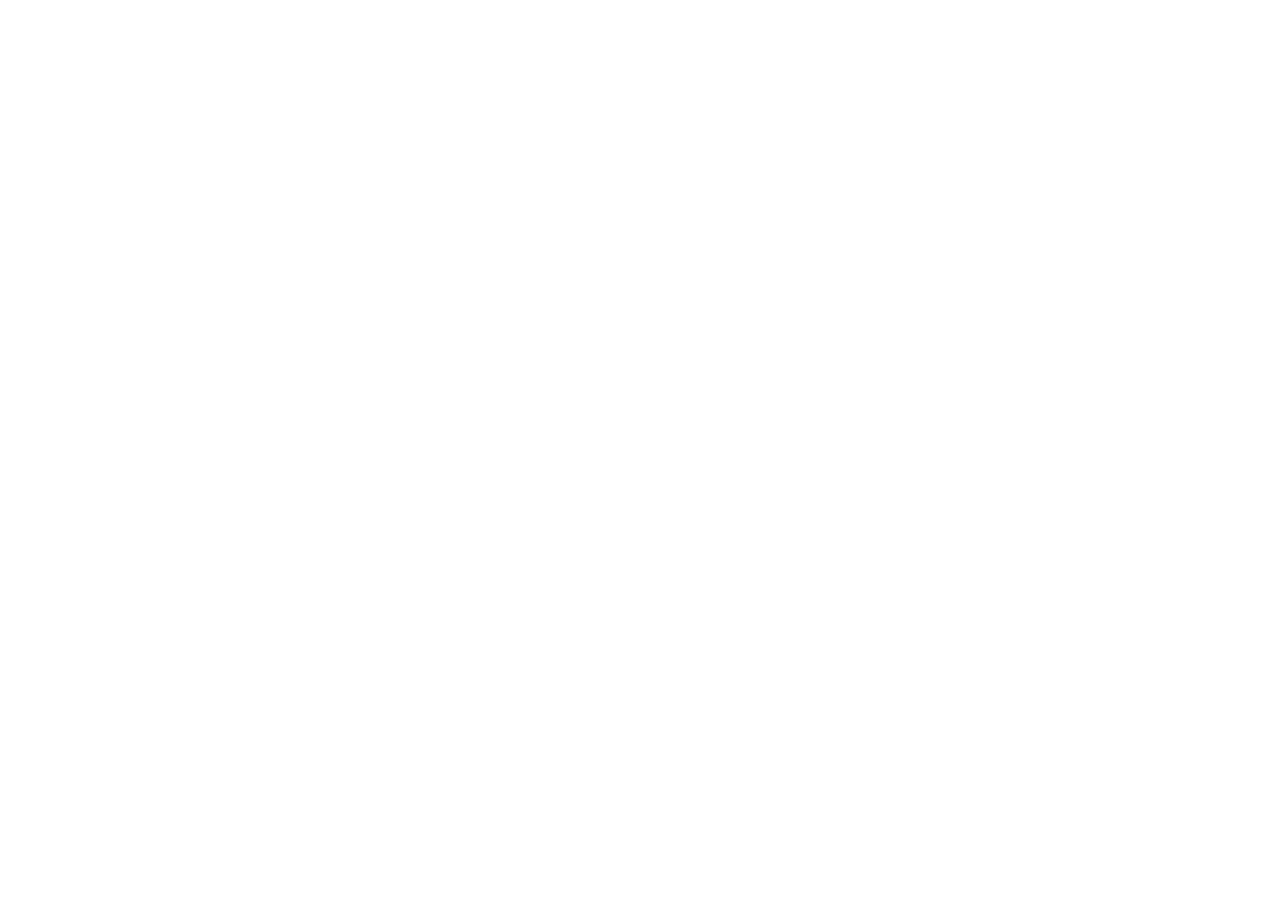
==== about.html @ adb010f5 "commit" ====
<!DOCTYPE html>
<html lang="en">
<head>
  <meta charset="UTF-8">
  <meta http-equiv="X-UA-Compatible" content="IE=edge">
  <meta name="viewport" content="width=device-width, initial-scale=1.0">
  <title>myteam</title>
  <link rel="stylesheet" href="css/normalize.min.css">
  <link rel="stylesheet" href="css/styles.css">
  <link rel="preconnect" href="https://fonts.gstatic.com">
<link href="https://fonts.googleapis.com/css2?family=Livvic:wght@600;700&display=swap" rel="stylesheet">

</head>
<body>

<div></div>

    <script src="js/main.js"></script>
</body>
</html>
---- css/styles.css ----
/* GENERAL */
html {
  box-sizing: border-box;
  height: 100%;
  scroll-behavior: smooth;
}

*,
*::before,
*::after {
  box-sizing: inherit;
}

body {
  display: flex;
  flex-direction: column;
  height: 100%;
  padding: 0;
  margin: 0;
  font-family: var(--main-font);
  background-color: #fff;
}

img {
  max-width: 100%;
  height: auto;
}

.visually-hidden {
  position: absolute;
  width: 1px;
  height: 1px;
  margin: -1px;
  border: 0;
  padding: 0;
  clip: rect(0 0 0 0);
  overflow: hidden;
}


:root {
  --color-primary-midnight-green: #014E56;
  --color-primary-light-coral: #f67e7e;
  --color-primary-white: #fff;
  --color-secondary-rapture-blue: #79c8c7;
  --color-secondary-police-blue: #2c6269;
  --color-secondary-deep-jungle-green: #004047;
  --color-secondary-sacramento: #012f34;
  --color-secondary-dark-green: #002529;
  --main-font: "Livvic", "Arial", sans-serif;
}

/* CONTAINER */
.container {
  max-width: 1160px;
  padding-left: 25px;
  padding-right: 25px;
  margin-left: auto;
  margin-right: auto;
}


.header {
  background-color:var(--color-primary-midnight-green);
  
}

.navigation {
  display: flex;
  align-items: center;
  margin-top: 73px;
  margin-bottom: 129px;
}

.nav__list {
  list-style: none;
  display: flex;
  justify-content: space-between;
  margin-left: 80px;
}




.nav-margin {
  margin-right: 40px;
}

.nav-links {
  color: #ffffff;
  font-style: normal;
  font-weight: 600;
  font-size: 18px;
  line-height: 28px;
  text-decoration: none;
}

.nav-links:hover {
  color: var(--color-primary-light-coral);
}

.contact__nav-link {
  font-style: normal;
  font-weight: 600;
  font-size: 18px;
  line-height: 28px;
  color: #ffffff;
  text-decoration: none;
  border: 2px solid #FFFFFF;
  box-sizing: border-box;
  border-radius: 24px;
  padding: 10px 33px;
  margin-left: auto;

}


.contact__nav-link:hover {
  background-color: #ffffff;
  color:var(--color-secondary-dark-green);
}

.hero {
  background-color:var(--color-primary-midnight-green);
  background-image: url(../imgs/hero-bg.svg);
  background-repeat: no-repeat;
  background-position: calc(50% + -700px) 1px;
  padding-bottom: 250px;
}


.hero__content {
  display: flex;
  position: relative;
  z-index: 20;
}

.hero__content::after{
  background-image: url(../imgs/features-bg.svg);
  background-color:var(--color-primary-midnight-green);
  background-repeat: no-repeat;
  padding-bottom: 250px;
  height: 200px;
  width: 358px;
  content: "";
  z-index: 500;
  position: absolute;
  top: 340px;
  right: 10px;
}


.hero__content-right {
  display: flex;
  flex-direction: column;
  justify-content: flex-start;

}

.hero__heading {
  color: var(--color-primary-white);
  font-style: normal;
  font-weight: bold;
  font-size: 100px;
  line-height: 100px;
  margin: 0;
  margin-right: auto;
  width: 635px;
}

.line {
  width: 50px;
  height: 4px;
  display: block;
}

.green-line {
  margin-bottom: 80px;
  background-color: var(--color-secondary-rapture-blue);
}


.hero__desc {
  font-style: normal;
  font-weight: 600;
  font-size: 18px;
  line-height: 28px;
  width: 445px;
  margin: 0;
  color: var(--color-primary-white);
}


.talent-style {
  color: var(--color-primary-light-coral);
}



/* Features */

.features {
  position: relative;
  z-index: 100;
  background:var(--color-secondary-sacramento);
  padding-bottom: 140px;
  background-image: url(../imgs/feature-bg.svg);
  display: block;
  background-repeat:no-repeat;
  background-position: calc(50% + 680px) 500px; 
}


.features_content {
  display: flex;
  align-items: flex-start;
  padding-top: 198px; 
 
}

.features_content:before  {
  position: absolute;
  top: 140px;
  content: "";
  width: 50px;
  height: 4px;
  display: block;
  background-color: var(--color-primary-light-coral);
}

.features__left-section{
  margin-right: auto;
}
.features__left-heading {
  font-style: normal;
  font-weight: bold;
  font-size: 48px;
  line-height: 48px;
  color:var(--color-primary-white);
  width: 445px;
  margin: 0;
  padding:0;
}

.features__list-container {
  list-style: none;
  margin: 0;
  padding:0;
  width: 550px;
  display: flex;
}

.index-feature--a::before {
  width:80px;
  height: 80px;
  background-image: url(../imgs/feature-ic1.svg);
  content:"";
  background-repeat: no-repeat;
  margin-right: 30px;
}

.index-feature--b::before {
  width:80px;
  height: 80px;
  background-image: url(../imgs/feature-ic2.svg);
  content:"";
  background-repeat: no-repeat;
  margin-right: 30px;
}

.index-feature--c::before {
  width:80px;
  height: 80px;
  background-image: url(../imgs/feaute-ic3.svg);
  content:"";
  background-repeat: no-repeat;
  margin-right: 30px;
}


.index-feature__item {
  width:500px;
  margin-bottom: 32px;
}


.index-feature__heading {
  font-style: normal;
  font-weight: bold;
  font-size: 18px;
  line-height: 28px;
  color: var(--color-primary-light-coral);
  margin-top: 0;
  margin-bottom: 16px;
}

.index-feature__desc {
  font-style: normal;
  font-weight: 600;
  font-size: 15px;
  line-height: 25px;
  mix-blend-mode: normal;
  opacity: 0.8;
  color: var(--color-primary-white);
  margin: 0;

}


/* Success stories */
.stories {
  background-color: var(--color-primary-midnight-green);
  background-image: url(../imgs/success-bottom.svg);
  display: block;
  background-repeat:no-repeat;
  background-position: calc(50% + 680px) 665px; 
  padding-bottom: 140px;

}


.storires__content {
  display: flex;
  flex-direction: column;
  align-items: center;
  padding-top: 140px;
  position: relative;
}

.storires__content::before {
  content: "";
  background-image: url(../imgs/success-top.svg);
  width: 147px;
  height: 100px;
  position: absolute;
  top: 0;
  left: 0;
}

.stories__heading {
  width: 932px;
  padding-bottom: 92px;
  font-style: normal;
  font-weight: bold;
  font-size: 48px;
  line-height: 48px;
  text-align: center;
  }

.stories__list {
  display: flex;
  align-items: center;
  justify-content: space-between;
  max-width: 1110px;

}


/* Why back image is not fully seen and it is cutting off */

.stories__item {
display: flex;
justify-content: center;
align-items: center;
flex-direction: column;
width: 350px;
height: 100%;
background-image: url(../imgs/string.svg);
background-repeat: no-repeat;
background-position: 50% 5%;

}



.stories__quote {
  font-style: normal;
  font-weight: 600;
  font-size: 15px;
  line-height: 25px;
  text-align: center;
  color: var(--color-primary-white);
}

.stories__author {
  color:var(--color-secondary-rapture-blue);
  font-style: normal;
  font-weight: bold;
  font-size: 18px;
  line-height: 28px;
  margin: 24px 0 2px 0;
}

.stories__title {
  font-style: italic;
  color: var(--color-primary-white);
  font-weight: 500;
  font-size: 13px;
  line-height: 18px;
  margin-top: 0;
  margin-bottom: 32px;
}

.stories-green__part {
  color: var(--color-secondary-rapture-blue);
}

.stories__heading {
  color: var(--color-primary-white);
  margin: 0;
}









/* FOOTER */

.footer-red {
  background: rgba(246, 126, 126, 1);
  background-image: url(../imgs/footer-red.svg);
  background-repeat: no-repeat;
  background-position: calc(50% + -583px) 145px;
  padding: 76px 0;
}

.footer-red__content {
  display: flex;
  justify-content: space-between;
  align-items: center;
  max-width: 917px;
  margin: 0 auto;
}

.footer-red__heading {
  font-style: normal;
  font-weight: bold;
  font-size: 48px;
  line-height: 48px;
  color: var(--color-secondary-sacramento)
}

.footer-red__link {
  text-decoration: none;
  font-style: normal;
  font-weight: 600;
  font-size: 18px;
  line-height: 28px;
  padding: 9px 33px;
  border: 2px solid #012F34;
  box-sizing: border-box;
  border-radius: 24px;
  color: var(--color-secondary-sacramento);
}



.footer-red__link:hover {
  background: #012F34;
  border: 2px solid #012F34;
  color:white;
}


.footer {
  background-color: var(--color-secondary-dark-green);
}

.menu__list-links {
  display: flex;
  padding: 48px 0;
}


.footer-menu__list {
  display: flex;
  list-style: none;
  width: 140px;
  padding:0;
}

.address {
  color:var(--color-primary-white);
  font-style: normal;
  font-weight: 600;
  font-size: 15px;
  line-height: 25px;
  opacity: 0.6;
  width: 168px;
  margin-left: 125px;
  margin-right: auto;
}

.telephone-num {
  color:var(--color-primary-white);
  font-style: normal;
  font-weight: 600;
  font-size: 15px;
  line-height: 25px;
  opacity: 0.6;
  text-decoration: none;
  opacity: 0.6;
}

.footer-menu__last {
  display: flex;
  flex-direction: column;
  width: 255px;
}


.social__list {
  display: flex;
  justify-content: space-between;
  width: 106px;
  padding: 0;
  margin-left: auto;

}

.copyright {
  color: var(--color-primary-white);
  font-style: normal;
  font-weight: 600;
  font-size: 15px;
  line-height: 25px;
  opacity: 0.6;
}
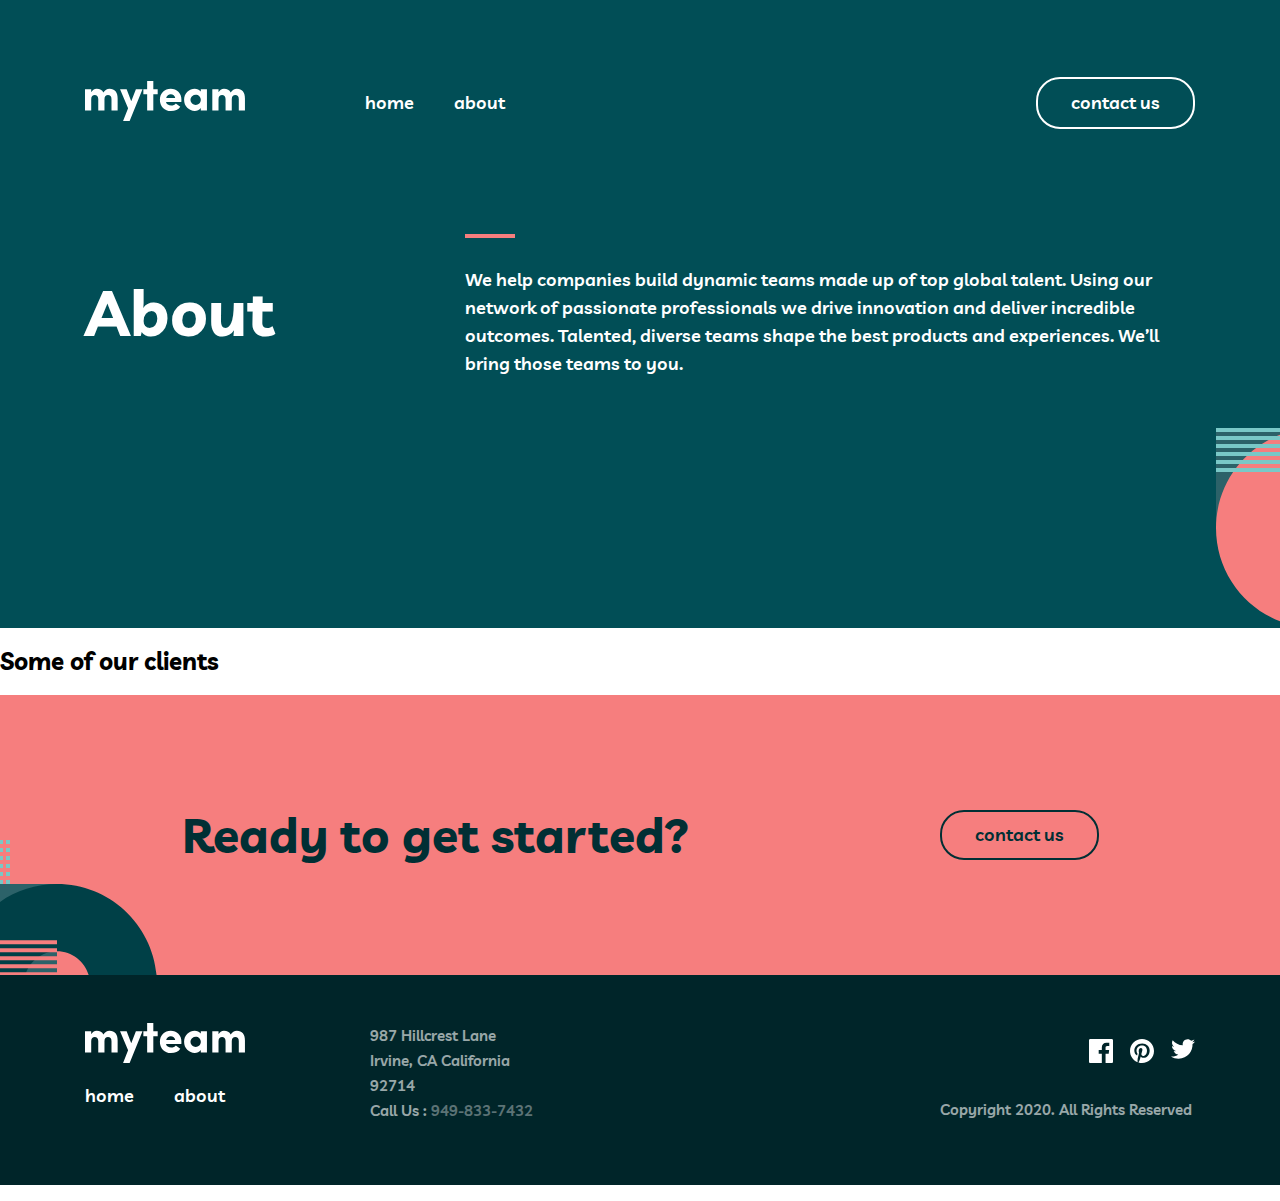
==== commit b5916f16: "Svg hovered and  added about oage" ====
--- a/about.html
+++ b/about.html
@@ -12,8 +12,151 @@
 
 </head>
 <body>
+    
+  <header class="header">
+    <div class="container">
+      <nav class="navigation">
+        <a href="#"><img src="./imgs/myteam-logo.svg" alt="myteam"></a>
 
-<div></div>
+        <ul class="nav__list">
+
+
+          <li class="nav__items nav-margin"><a class="nav-links" href="#">home</a></li>
+          <li class="nav__items"><a class="nav-links" href="#">about</a></li>
+
+        </ul>
+
+        <a class="contact__nav-link" href="#">contact us</a>
+
+ 
+      </nav>
+    </div>
+  </header>
+
+
+  <main>
+
+    <section class="hero-about">
+        <div class="container">
+    
+    <div class="hero__content-about">  
+        <h2 class="hero__heading-about">
+         About       
+        </h2>
+    
+        <div class="hero__content-right">
+        <span class=" line"></span>
+        <p class="hero__desc-about">
+            We help companies build dynamic teams made up of top global talent. Using our network of passionate professionals we drive innovation and deliver incredible outcomes. Talented, diverse teams shape the best products and experiences. We’ll bring those teams to you.
+        </p>
+      </div>
+      
+      </div>    
+        </div>
+    
+      
+      </section>
+
+      <section>
+
+        <h2>
+          Some of our clients
+        </h2>
+      </section>
+
+
+  </main>
+
+
+  <footer>
+    <section  class="footer-red">
+    <div class="container">
+  
+        <div class="footer-red__content">
+          <h2 class="footer-red__heading">Ready to get started?</h2>
+  
+          <a class="footer-red__link" href="#">contact us</a>
+  
+       </div>
+    </div>
+  
+  
+  </section>
+  
+  
+  
+  <section class="footer">
+  
+    <div class="container">
+    <div class="menu__list-links">
+  
+      <div class="footer-menu_links">
+      <a href="#"><img src="./imgs/myteam-logo.svg" alt="myteam"></a>
+  
+      <ul class="footer-menu__list">
+  
+        <li class="nav__items nav-margin"><a class="nav-links" href="./index.html">home</a></li>
+        <li class="nav__items"><a class="nav-links" href="#">about</a></li>
+  
+      </ul>
+  
+    </div>
+  
+  
+  
+    <address class="address">987  Hillcrest Lane Irvine, CA California 92714<br> Call Us : 
+      <a class="telephone-num" href="tel:949-833-7432">949-833-7432</a>
+    </address>
+      
+  
+  
+  
+  
+      <div class="footer-menu__last">
+      <ul class="social__list">
+          <a class="soc-links" href="#">
+            <svg width="24" height="24" viewBox="0 0 24 24" fill="none" xmlns="http://www.w3.org/2000/svg">
+            <path d="M22.675 0H1.325C0.593 0 0 0.593 0 1.325V22.676C0 23.407 0.593 24 1.325 24H12.82V14.706H9.692V11.084H12.82V8.413C12.82 5.313 14.713 3.625 17.479 3.625C18.804 3.625 19.942 3.724 20.274 3.768V7.008L18.356 7.009C16.852 7.009 16.561 7.724 16.561 8.772V11.085H20.148L19.681 14.707H16.561V24H22.677C23.407 24 24 23.407 24 22.675V1.325C24 0.593 23.407 0 22.675 0Z" />
+            </svg>
+            </a>
+          <a class="soc-links" href="#">
+            <svg width="24" height="24" viewBox="0 0 24 24" fill="none" xmlns="http://www.w3.org/2000/svg">
+              <path id="Path" d="M12 0C5.373 0 0 5.372 0 12C0 17.084 3.163 21.426 7.627 23.174C7.522 22.225 7.427 20.769 7.669 19.733C7.887 18.796 9.076 13.768 9.076 13.768C9.076 13.768 8.717 13.049 8.717 11.986C8.717 10.318 9.684 9.072 10.888 9.072C11.911 9.072 12.406 9.841 12.406 10.762C12.406 11.791 11.751 13.33 11.412 14.757C11.129 15.951 12.011 16.926 13.189 16.926C15.322 16.926 16.961 14.677 16.961 11.431C16.961 8.558 14.897 6.549 11.949 6.549C8.535 6.549 6.531 9.11 6.531 11.756C6.531 12.787 6.928 13.894 7.424 14.494C7.522 14.613 7.536 14.718 7.507 14.839L7.174 16.199C7.121 16.419 7 16.466 6.772 16.36C5.273 15.662 4.336 13.471 4.336 11.711C4.336 7.926 7.086 4.449 12.265 4.449C16.428 4.449 19.663 7.416 19.663 11.38C19.663 15.516 17.056 18.844 13.436 18.844C12.22 18.844 11.077 18.213 10.686 17.466L9.938 20.319C9.667 21.362 8.936 22.669 8.446 23.465C9.57 23.812 10.763 24 12 24C18.627 24 24 18.627 24 12C24 5.372 18.627 0 12 0Z"/>
+              </svg>
+              
+          </a>
+          <a class="soc-links" href="#">
+            <svg width="24" height="20" viewBox="0 0 24 20" fill="none" xmlns="http://www.w3.org/2000/svg">
+              <path id="Path" d="M24 2.55699C23.117 2.94899 22.168 3.21299 21.172 3.33199C22.189 2.72299 22.97 1.75799 23.337 0.607986C22.386 1.17199 21.332 1.58199 20.21 1.80299C19.313 0.845986 18.032 0.247986 16.616 0.247986C13.437 0.247986 11.101 3.21399 11.819 6.29299C7.728 6.08799 4.1 4.12799 1.671 1.14899C0.381 3.36199 1.002 6.25699 3.194 7.72299C2.388 7.69699 1.628 7.47599 0.965 7.10699C0.911 9.38799 2.546 11.522 4.914 11.997C4.221 12.185 3.462 12.229 2.69 12.081C3.316 14.037 5.134 15.46 7.29 15.5C5.22 17.123 2.612 17.848 0 17.54C2.179 18.937 4.768 19.752 7.548 19.752C16.69 19.752 21.855 12.031 21.543 5.10599C22.505 4.41099 23.34 3.54399 24 2.55699Z" />
+              </svg>
+              
+          </a>
+      </ul>
+  
+      <p class="copyright">Copyright 2020. All Rights Reserved</p>
+    </div>
+  
+  
+    </div>
+  
+  
+   
+  
+  </div>
+  </section>
+  
+  </footer>
+
+
+<section>
+<div class="container">
+    <div class="grid__content">
+        <ul class="grid-list">
+
+        </ul>
+    </div>
+</div>
+</section>
 
     <script src="js/main.js"></script>
 </body>
--- a/css/styles.css
+++ b/css/styles.css
@@ -27,6 +27,17 @@
   max-width: 100%;
   height: auto;
 }
+
+.soc-links svg {
+  max-width: 100%;
+  height: auto;
+  fill: white;
+}
+
+.soc-links svg:hover {
+    fill: var(--color-primary-light-coral);
+}
+
 
 .visually-hidden {
   position: absolute;
@@ -39,6 +50,9 @@
   overflow: hidden;
 }
 
+blockquote {
+  margin: 0;
+}
 
 :root {
   --color-primary-midnight-green: #014E56;
@@ -354,8 +368,9 @@
   align-items: center;
   justify-content: space-between;
   max-width: 1110px;
-
-}
+}
+
+
 
 
 /* Why back image is not fully seen and it is cutting off */
@@ -531,4 +546,74 @@
   font-size: 15px;
   line-height: 25px;
   opacity: 0.6;
-}+}
+
+
+
+
+
+
+
+/* ABOUT PAGE */
+
+.hero-about {
+  background-color:var(--color-primary-midnight-green);
+  background-repeat: no-repeat;
+  padding-bottom: 250px;
+  background-image: url(../imgs/hero-about.svg);
+  background-position: calc(50% + 676px) 166px;
+}
+
+.hero__content-about {
+  display: flex;
+  position: relative;
+  z-index: 20;
+}
+
+
+
+.hero__heading-about {
+  color: var(--color-primary-white);
+  font-style: normal;
+  font-weight: bold;
+  font-size: 64px;
+  line-height: 100px;
+  margin: 0;
+  margin-right: auto;
+  width: 350px;
+}
+
+
+
+.line {
+  width: 50px;
+  height: 4px;
+  display: block;
+}
+
+.green-line {
+  margin-bottom: 80px;
+  background-color: var(--color-secondary-rapture-blue);
+}
+
+.hero__desc-about {
+  font-style: normal;
+  font-weight: 600;
+  font-size: 18px;
+  line-height: 28px;
+  width: 730px;
+  margin: 0;
+  color: var(--color-primary-white);
+}
+
+
+.hero__desc-about::after  {
+  position: absolute;
+  bottom: 140px;
+  content: "";
+  width: 50px;
+  height: 4px;
+  display: block;
+  background-color: var(--color-primary-light-coral);
+}
+
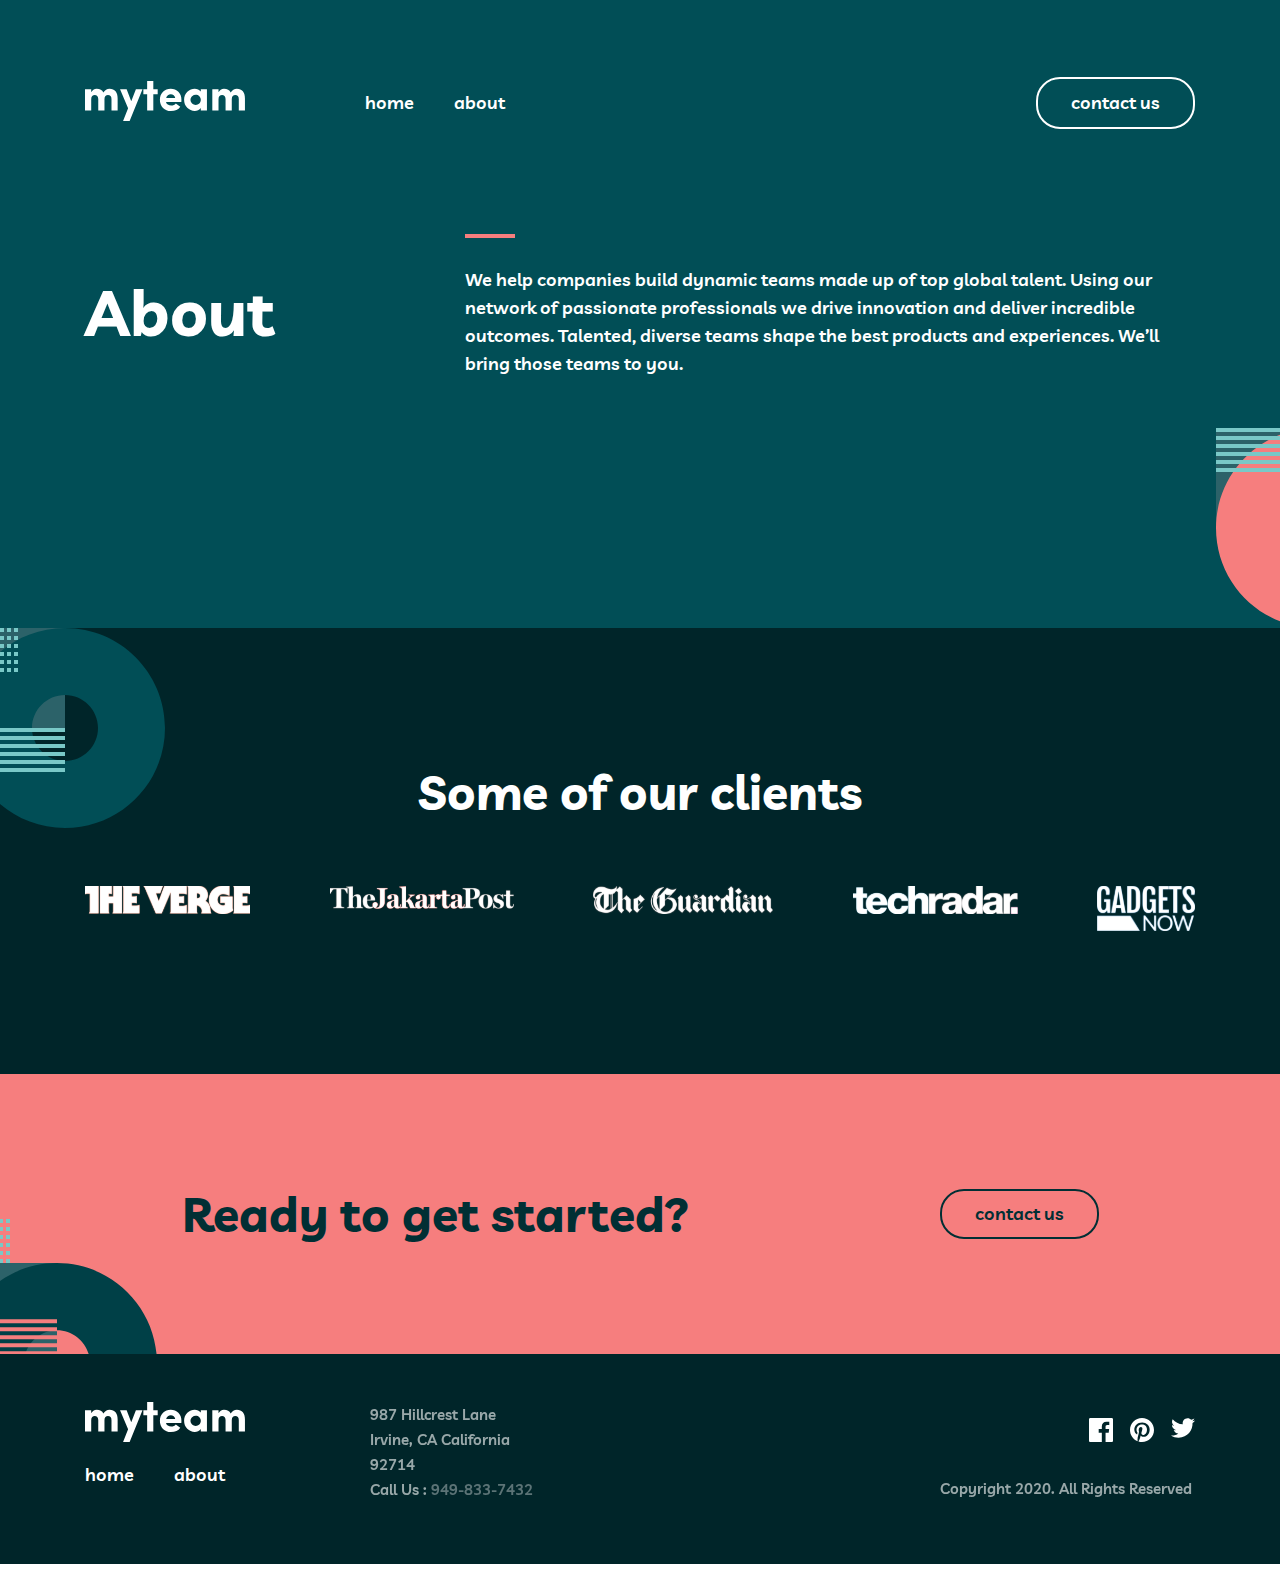
==== commit 106d486b: "commit" ====
--- a/about.html
+++ b/about.html
@@ -21,7 +21,7 @@
         <ul class="nav__list">
 
 
-          <li class="nav__items nav-margin"><a class="nav-links" href="#">home</a></li>
+          <li class="nav__items nav-margin"><a class="nav-links" href="./index.html">home</a></li>
           <li class="nav__items"><a class="nav-links" href="#">about</a></li>
 
         </ul>
@@ -57,14 +57,23 @@
       
       </section>
 
-      <section>
+      <section class="clients">
+          <div class="container">
+            <h2 class="clients__heading">
+              Some of our clients
+            </h2 >
+            <ul class="clients__list">
+              <li><img class="clients_img" src="./imgs/verge.svg" alt=""></li>
+              <li><img class="clients_img"  src="./imgs/jakarta.svg" alt=""></li>
+              <li><img class="clients_img"  src="./imgs/guardian.svg" alt=""></li>
+              <li><img class="clients_img"  src="./imgs/techradar.svg" alt=""></li>
+              <li><img class="clients_img"  src="./imgs/gadgets-now.svg" alt=""></li>
+            </ul>
 
-        <h2>
-          Some of our clients
-        </h2>
+          </div>
       </section>
 
-
+    
   </main>
 
 
--- a/css/styles.css
+++ b/css/styles.css
@@ -617,3 +617,32 @@
   background-color: var(--color-primary-light-coral);
 }
 
+
+
+.clients {
+  background-color: var(--color-secondary-dark-green);
+  text-align: center;
+  background-image: url(../imgs/clients-bg.svg);
+  background-repeat: no-repeat;
+  background-position: calc(50% - 575px) 0;
+}
+
+
+.clients__heading {
+  margin: 0;
+  font-style: normal;
+  font-weight: bold;
+  font-size: 48px;
+  line-height: 48px;
+  color: var(--color-primary-white);
+  padding: 140px 0 70px 0;
+}
+
+.clients__list {
+  padding: 0;
+  margin: 0;
+  list-style-type: none;
+  display: flex;
+  justify-content: space-between;
+  padding-bottom: 140px;
+}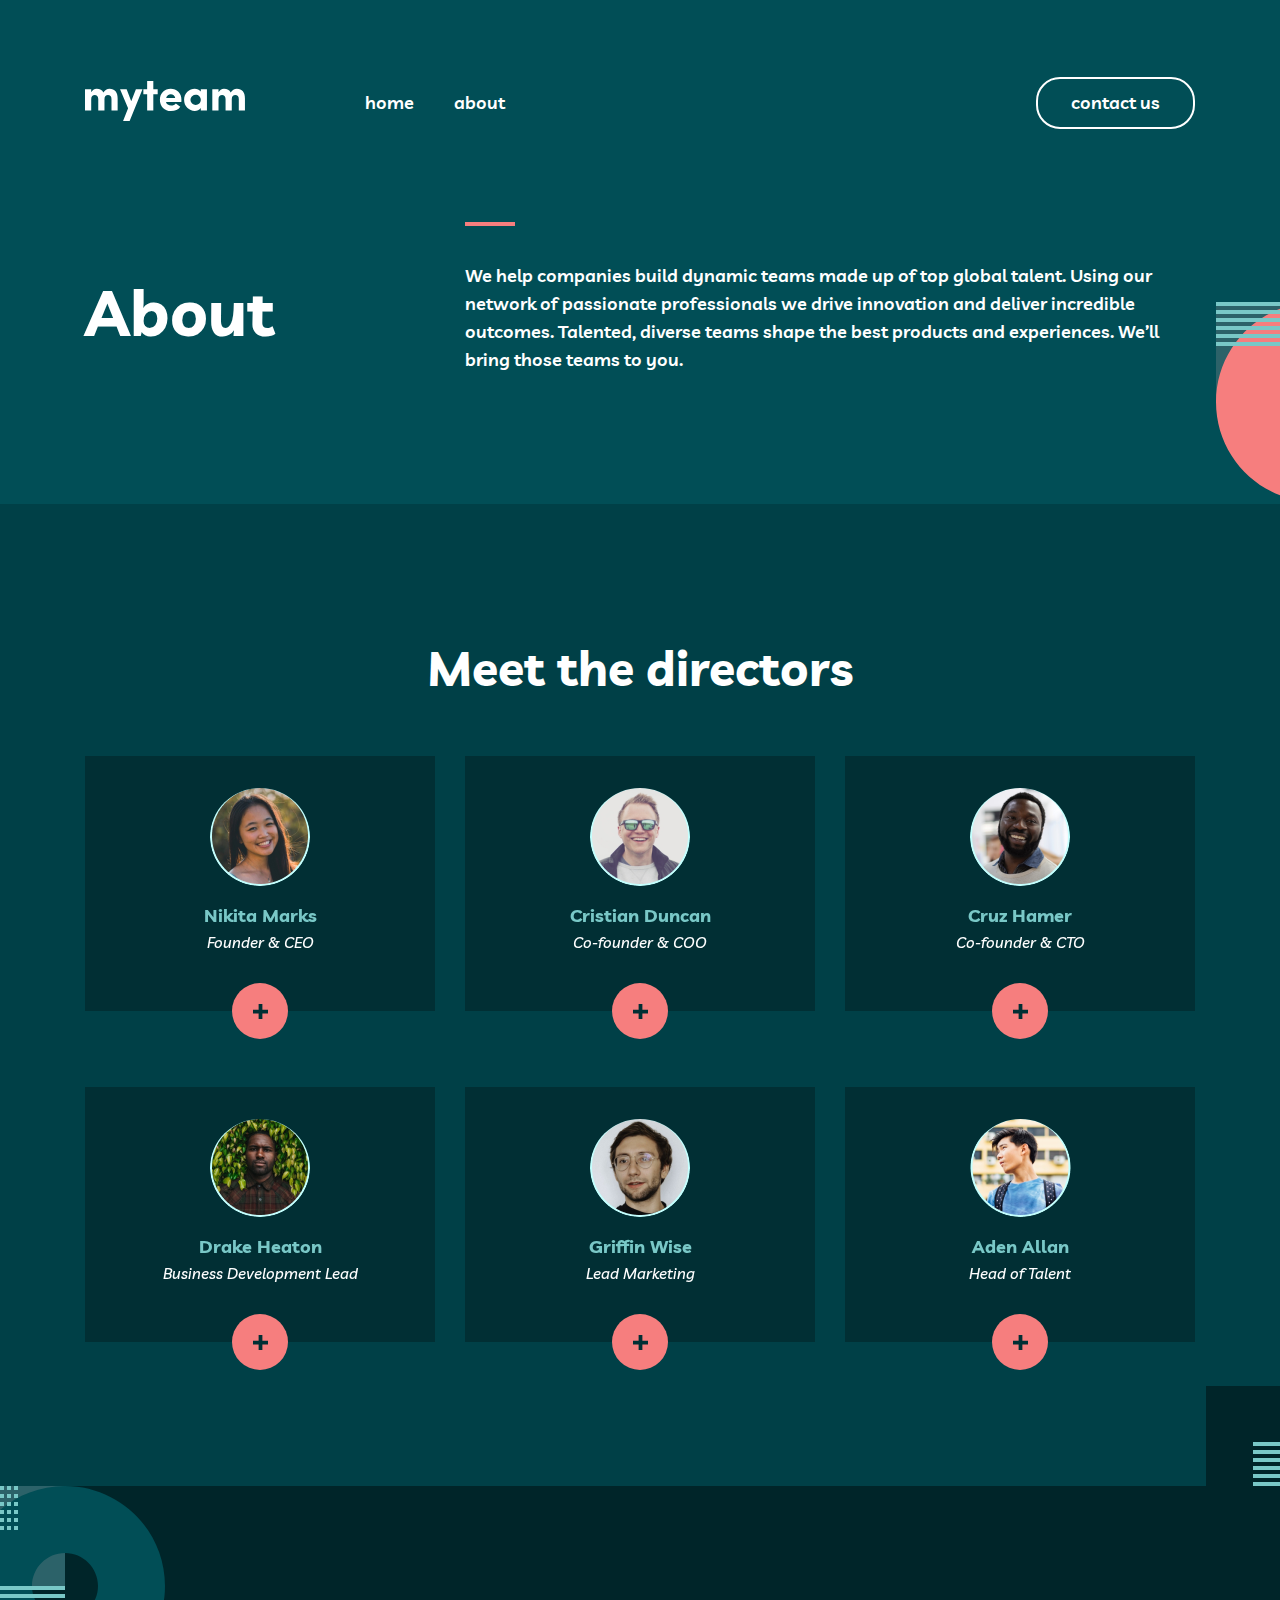
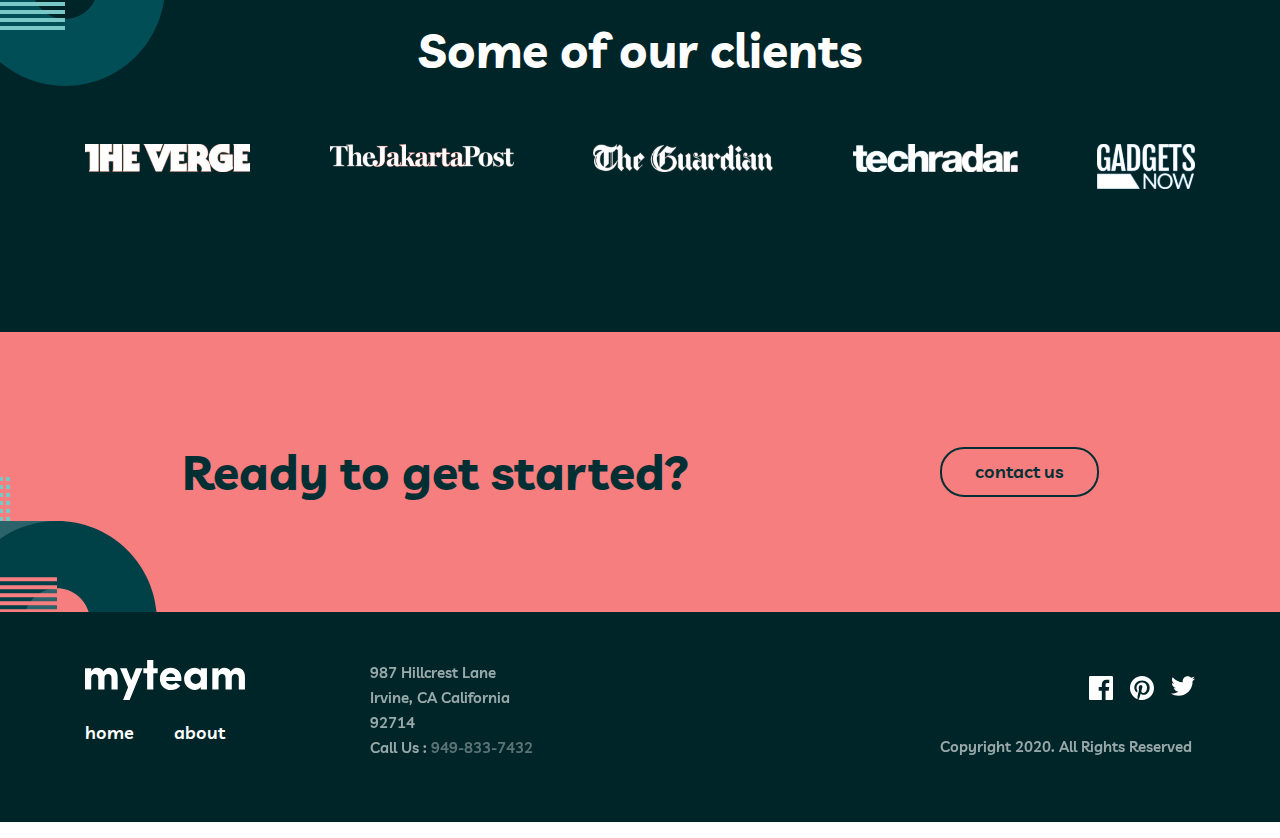
==== commit 5bd296f4: "commit" ====
--- a/about.html
+++ b/about.html
@@ -26,7 +26,7 @@
 
         </ul>
 
-        <a class="contact__nav-link" href="#">contact us</a>
+        <a class="contact__nav-link" href="./contacts.html">contact us</a>
 
  
       </nav>
@@ -45,7 +45,7 @@
         </h2>
     
         <div class="hero__content-right">
-        <span class=" line"></span>
+    
         <p class="hero__desc-about">
             We help companies build dynamic teams made up of top global talent. Using our network of passionate professionals we drive innovation and deliver incredible outcomes. Talented, diverse teams shape the best products and experiences. We’ll bring those teams to you.
         </p>
@@ -57,17 +57,284 @@
       
       </section>
 
+
+<!-- Directors -->
+
+      <section class="directors">
+        <div class="container">
+
+        <h3 class="directors__heading">
+          Meet the directors
+        </h3>
+    
+        <ul class="directors__list">
+          <li class="directors__item">
+            <div class="directors__cards">
+
+              <div class="directors__front-card">
+
+                <img class="directors__img" src="./imgs/Oval.png" alt="directors photo">
+                <h3 class="directors__name">
+                  Nikita Marks
+                </h3>
+                <p class="directors__title">
+                  Founder & CEO
+                </p>
+         
+              </div>
+
+              <div class="directors__back-card">
+                <h3 class="directors__back-card-name">
+                  Nikita Marks
+                </h3>            
+                <blockquote class="card__back-blockquote">
+                  Empowered teams create truly amazing products. Set the north star and let them follow it
+                </blockquote>
+
+                <a class="card__back-links" href="#">
+                  <svg width="24" height="20" viewBox="0 0 24 20" fill="none" xmlns="http://www.w3.org/2000/svg">
+                    <path id="Path" d="M24 2.55699C23.117 2.94899 22.168 3.21299 21.172 3.33199C22.189 2.72299 22.97 1.75799 23.337 0.607986C22.386 1.17199 21.332 1.58199 20.21 1.80299C19.313 0.845986 18.032 0.247986 16.616 0.247986C13.437 0.247986 11.101 3.21399 11.819 6.29299C7.728 6.08799 4.1 4.12799 1.671 1.14899C0.381 3.36199 1.002 6.25699 3.194 7.72299C2.388 7.69699 1.628 7.47599 0.965 7.10699C0.911 9.38799 2.546 11.522 4.914 11.997C4.221 12.185 3.462 12.229 2.69 12.081C3.316 14.037 5.134 15.46 7.29 15.5C5.22 17.123 2.612 17.848 0 17.54C2.179 18.937 4.768 19.752 7.548 19.752C16.69 19.752 21.855 12.031 21.543 5.10599C22.505 4.41099 23.34 3.54399 24 2.55699Z" fill="currentColor" />
+                    </svg>      
+                </a>
+                <a class="card__back-links" href="#">
+                  <svg width="20" height="20" fill="none" xmlns="http://www.w3.org/2000/svg"><path fill-rule="evenodd" clip-rule="evenodd" d="M2 0h16c1.1 0 2 .9 2 2v16c0 1.1-.9 2-2 2H2c-1.1 0-2-.9-2-2V2C0 .9.9 0 2 0zm4 17V8H3v9h3zM4.5 6.3c-1 0-1.8-.8-1.8-1.8s.8-1.8 1.8-1.8 1.8.8 1.8 1.8-.8 1.8-1.8 1.8zM14 17h3v-5.7c0-1.9-1.6-3.5-3.5-3.5-.9 0-2 .6-2.5 1.4V8H8v9h3v-5.3c0-.8.7-1.5 1.5-1.5s1.5.7 1.5 1.5V17z" fill="currentColor"></path></svg>
+                    
+                </a>
+              </div>
+         
+            
+            <button class="directors__button">
+            </button>
+            </div>
+          </li>
+
+
+          <li class="directors__item">
+            <div class="directors__cards">
+
+              <div class="directors__front-card">
+
+                <img class="directors__img" src="./imgs/Oval (1).png" alt="directors photo">
+                <h3 class="directors__name">
+                  Cristian Duncan
+                </h3>
+                <p class="directors__title">
+                  Co-founder & COO
+                </p>
+         
+              </div>
+
+              <div class="directors__back-card">
+                <h3 class="directors__back-card-name">
+                  Nikita Marks
+                </h3>            
+                <blockquote class="card__back-blockquote">
+                  Empowered teams create truly amazing products. Set the north star and let them follow it
+                </blockquote>
+
+                <a class="card__back-links" href="#">
+                  <svg width="24" height="20" viewBox="0 0 24 20" fill="none" xmlns="http://www.w3.org/2000/svg">
+                    <path id="Path" d="M24 2.55699C23.117 2.94899 22.168 3.21299 21.172 3.33199C22.189 2.72299 22.97 1.75799 23.337 0.607986C22.386 1.17199 21.332 1.58199 20.21 1.80299C19.313 0.845986 18.032 0.247986 16.616 0.247986C13.437 0.247986 11.101 3.21399 11.819 6.29299C7.728 6.08799 4.1 4.12799 1.671 1.14899C0.381 3.36199 1.002 6.25699 3.194 7.72299C2.388 7.69699 1.628 7.47599 0.965 7.10699C0.911 9.38799 2.546 11.522 4.914 11.997C4.221 12.185 3.462 12.229 2.69 12.081C3.316 14.037 5.134 15.46 7.29 15.5C5.22 17.123 2.612 17.848 0 17.54C2.179 18.937 4.768 19.752 7.548 19.752C16.69 19.752 21.855 12.031 21.543 5.10599C22.505 4.41099 23.34 3.54399 24 2.55699Z" fill="currentColor" />
+                    </svg>      
+                </a>
+                <a class="card__back-links" href="#">
+                  <svg width="20" height="20" fill="none" xmlns="http://www.w3.org/2000/svg"><path fill-rule="evenodd" clip-rule="evenodd" d="M2 0h16c1.1 0 2 .9 2 2v16c0 1.1-.9 2-2 2H2c-1.1 0-2-.9-2-2V2C0 .9.9 0 2 0zm4 17V8H3v9h3zM4.5 6.3c-1 0-1.8-.8-1.8-1.8s.8-1.8 1.8-1.8 1.8.8 1.8 1.8-.8 1.8-1.8 1.8zM14 17h3v-5.7c0-1.9-1.6-3.5-3.5-3.5-.9 0-2 .6-2.5 1.4V8H8v9h3v-5.3c0-.8.7-1.5 1.5-1.5s1.5.7 1.5 1.5V17z" fill="currentColor"></path></svg>
+                    
+                </a>
+              </div>
+         
+            
+            <button class="directors__button">
+            </button>
+            </div>
+          </li>
+
+
+          <li class="directors__item">
+            <div class="directors__cards">
+
+              <div class="directors__front-card">
+
+                <img class="directors__img" src="./imgs/Oval (2).png" alt="directors photo">
+                <h3 class="directors__name">
+                  Cruz Hamer
+                </h3>
+                <p class="directors__title">
+                  Co-founder & CTO
+                </p>
+         
+              </div>
+
+              <div class="directors__back-card">
+                <h3 class="directors__back-card-name">
+                  Nikita Marks
+                </h3>            
+                <blockquote class="card__back-blockquote">
+                  Empowered teams create truly amazing products. Set the north star and let them follow it
+                </blockquote>
+
+                <a class="card__back-links" href="#">
+                  <svg width="24" height="20" viewBox="0 0 24 20" fill="none" xmlns="http://www.w3.org/2000/svg">
+                    <path id="Path" d="M24 2.55699C23.117 2.94899 22.168 3.21299 21.172 3.33199C22.189 2.72299 22.97 1.75799 23.337 0.607986C22.386 1.17199 21.332 1.58199 20.21 1.80299C19.313 0.845986 18.032 0.247986 16.616 0.247986C13.437 0.247986 11.101 3.21399 11.819 6.29299C7.728 6.08799 4.1 4.12799 1.671 1.14899C0.381 3.36199 1.002 6.25699 3.194 7.72299C2.388 7.69699 1.628 7.47599 0.965 7.10699C0.911 9.38799 2.546 11.522 4.914 11.997C4.221 12.185 3.462 12.229 2.69 12.081C3.316 14.037 5.134 15.46 7.29 15.5C5.22 17.123 2.612 17.848 0 17.54C2.179 18.937 4.768 19.752 7.548 19.752C16.69 19.752 21.855 12.031 21.543 5.10599C22.505 4.41099 23.34 3.54399 24 2.55699Z" fill="currentColor" />
+                    </svg>      
+                </a>
+                <a class="card__back-links" href="#">
+                  <svg width="20" height="20" fill="none" xmlns="http://www.w3.org/2000/svg"><path fill-rule="evenodd" clip-rule="evenodd" d="M2 0h16c1.1 0 2 .9 2 2v16c0 1.1-.9 2-2 2H2c-1.1 0-2-.9-2-2V2C0 .9.9 0 2 0zm4 17V8H3v9h3zM4.5 6.3c-1 0-1.8-.8-1.8-1.8s.8-1.8 1.8-1.8 1.8.8 1.8 1.8-.8 1.8-1.8 1.8zM14 17h3v-5.7c0-1.9-1.6-3.5-3.5-3.5-.9 0-2 .6-2.5 1.4V8H8v9h3v-5.3c0-.8.7-1.5 1.5-1.5s1.5.7 1.5 1.5V17z" fill="currentColor"></path></svg>
+                    
+                </a>
+              </div>
+         
+            
+            <button class="directors__button">
+            </button>
+            </div>
+          </li>
+
+
+
+          <li class="directors__item">
+            <div class="directors__cards">
+
+              <div class="directors__front-card">
+
+                <img class="directors__img" src="./imgs/Oval (3).png" alt="directors photo">
+                <h3 class="directors__name">
+                  Drake Heaton
+                </h3>
+                <p class="directors__title">
+                  Business Development Lead
+                </p>
+         
+              </div>
+
+              <div class="directors__back-card">
+                <h3 class="directors__back-card-name">
+                  Nikita Marks
+                </h3>            
+                <blockquote class="card__back-blockquote">
+                  Empowered teams create truly amazing products. Set the north star and let them follow it
+                </blockquote>
+
+                <a class="card__back-links" href="#">
+                  <svg width="24" height="20" viewBox="0 0 24 20" fill="none" xmlns="http://www.w3.org/2000/svg">
+                    <path id="Path" d="M24 2.55699C23.117 2.94899 22.168 3.21299 21.172 3.33199C22.189 2.72299 22.97 1.75799 23.337 0.607986C22.386 1.17199 21.332 1.58199 20.21 1.80299C19.313 0.845986 18.032 0.247986 16.616 0.247986C13.437 0.247986 11.101 3.21399 11.819 6.29299C7.728 6.08799 4.1 4.12799 1.671 1.14899C0.381 3.36199 1.002 6.25699 3.194 7.72299C2.388 7.69699 1.628 7.47599 0.965 7.10699C0.911 9.38799 2.546 11.522 4.914 11.997C4.221 12.185 3.462 12.229 2.69 12.081C3.316 14.037 5.134 15.46 7.29 15.5C5.22 17.123 2.612 17.848 0 17.54C2.179 18.937 4.768 19.752 7.548 19.752C16.69 19.752 21.855 12.031 21.543 5.10599C22.505 4.41099 23.34 3.54399 24 2.55699Z" fill="currentColor" />
+                    </svg>      
+                </a>
+                <a class="card__back-links" href="#">
+                  <svg width="20" height="20" fill="none" xmlns="http://www.w3.org/2000/svg"><path fill-rule="evenodd" clip-rule="evenodd" d="M2 0h16c1.1 0 2 .9 2 2v16c0 1.1-.9 2-2 2H2c-1.1 0-2-.9-2-2V2C0 .9.9 0 2 0zm4 17V8H3v9h3zM4.5 6.3c-1 0-1.8-.8-1.8-1.8s.8-1.8 1.8-1.8 1.8.8 1.8 1.8-.8 1.8-1.8 1.8zM14 17h3v-5.7c0-1.9-1.6-3.5-3.5-3.5-.9 0-2 .6-2.5 1.4V8H8v9h3v-5.3c0-.8.7-1.5 1.5-1.5s1.5.7 1.5 1.5V17z" fill="currentColor"></path></svg>
+                    
+                </a>
+              </div>
+         
+            
+            <button class="directors__button">
+            </button>
+            </div>
+          </li>
+
+
+
+          <li class="directors__item">
+            <div class="directors__cards">
+
+              <div class="directors__front-card">
+
+                <img class="directors__img" src="./imgs/Oval (4).png" alt="directors photo">
+                <h3 class="directors__name">
+                  Griffin Wise
+                </h3>
+                <p class="directors__title">
+                  Lead Marketing
+                </p>
+         
+              </div>
+
+              <div class="directors__back-card">
+                <h3 class="directors__back-card-name">
+                  Nikita Marks
+                </h3>            
+                <blockquote class="card__back-blockquote">
+                  Empowered teams create truly amazing products. Set the north star and let them follow it
+                </blockquote>
+
+                <a class="card__back-links" href="#">
+                  <svg width="24" height="20" viewBox="0 0 24 20" fill="none" xmlns="http://www.w3.org/2000/svg">
+                    <path id="Path" d="M24 2.55699C23.117 2.94899 22.168 3.21299 21.172 3.33199C22.189 2.72299 22.97 1.75799 23.337 0.607986C22.386 1.17199 21.332 1.58199 20.21 1.80299C19.313 0.845986 18.032 0.247986 16.616 0.247986C13.437 0.247986 11.101 3.21399 11.819 6.29299C7.728 6.08799 4.1 4.12799 1.671 1.14899C0.381 3.36199 1.002 6.25699 3.194 7.72299C2.388 7.69699 1.628 7.47599 0.965 7.10699C0.911 9.38799 2.546 11.522 4.914 11.997C4.221 12.185 3.462 12.229 2.69 12.081C3.316 14.037 5.134 15.46 7.29 15.5C5.22 17.123 2.612 17.848 0 17.54C2.179 18.937 4.768 19.752 7.548 19.752C16.69 19.752 21.855 12.031 21.543 5.10599C22.505 4.41099 23.34 3.54399 24 2.55699Z" fill="currentColor" />
+                    </svg>      
+                </a>
+                <a class="card__back-links" href="#">
+                  <svg width="20" height="20" fill="none" xmlns="http://www.w3.org/2000/svg"><path fill-rule="evenodd" clip-rule="evenodd" d="M2 0h16c1.1 0 2 .9 2 2v16c0 1.1-.9 2-2 2H2c-1.1 0-2-.9-2-2V2C0 .9.9 0 2 0zm4 17V8H3v9h3zM4.5 6.3c-1 0-1.8-.8-1.8-1.8s.8-1.8 1.8-1.8 1.8.8 1.8 1.8-.8 1.8-1.8 1.8zM14 17h3v-5.7c0-1.9-1.6-3.5-3.5-3.5-.9 0-2 .6-2.5 1.4V8H8v9h3v-5.3c0-.8.7-1.5 1.5-1.5s1.5.7 1.5 1.5V17z" fill="currentColor"></path></svg>
+                    
+                </a>
+              </div>
+         
+            
+            <button class="directors__button">
+            </button>
+            </div>
+          </li>
+
+
+          <li class="directors__item">
+            <div class="directors__cards">
+
+              <div class="directors__front-card">
+
+                <img class="directors__img" src="./imgs/Oval (5).png" alt="directors photo">
+                <h3 class="directors__name">
+                  Aden Allan
+                </h3>
+                <p class="directors__title">
+                  Head of Talent
+                </p>
+         
+              </div>
+
+              <div class="directors__back-card">
+                <h3 class="directors__back-card-name">
+                  Nikita Marks
+                </h3>            
+                <blockquote class="card__back-blockquote">
+                  Empowered teams create truly amazing products. Set the north star and let them follow it
+                </blockquote>
+
+                <a class="card__back-links" href="#">
+                  <svg width="24" height="20" viewBox="0 0 24 20" fill="none" xmlns="http://www.w3.org/2000/svg">
+                    <path id="Path" d="M24 2.55699C23.117 2.94899 22.168 3.21299 21.172 3.33199C22.189 2.72299 22.97 1.75799 23.337 0.607986C22.386 1.17199 21.332 1.58199 20.21 1.80299C19.313 0.845986 18.032 0.247986 16.616 0.247986C13.437 0.247986 11.101 3.21399 11.819 6.29299C7.728 6.08799 4.1 4.12799 1.671 1.14899C0.381 3.36199 1.002 6.25699 3.194 7.72299C2.388 7.69699 1.628 7.47599 0.965 7.10699C0.911 9.38799 2.546 11.522 4.914 11.997C4.221 12.185 3.462 12.229 2.69 12.081C3.316 14.037 5.134 15.46 7.29 15.5C5.22 17.123 2.612 17.848 0 17.54C2.179 18.937 4.768 19.752 7.548 19.752C16.69 19.752 21.855 12.031 21.543 5.10599C22.505 4.41099 23.34 3.54399 24 2.55699Z" fill="currentColor" />
+                    </svg>      
+                </a>
+                <a class="card__back-links" href="#">
+                  <svg width="20" height="20" fill="none" xmlns="http://www.w3.org/2000/svg"><path fill-rule="evenodd" clip-rule="evenodd" d="M2 0h16c1.1 0 2 .9 2 2v16c0 1.1-.9 2-2 2H2c-1.1 0-2-.9-2-2V2C0 .9.9 0 2 0zm4 17V8H3v9h3zM4.5 6.3c-1 0-1.8-.8-1.8-1.8s.8-1.8 1.8-1.8 1.8.8 1.8 1.8-.8 1.8-1.8 1.8zM14 17h3v-5.7c0-1.9-1.6-3.5-3.5-3.5-.9 0-2 .6-2.5 1.4V8H8v9h3v-5.3c0-.8.7-1.5 1.5-1.5s1.5.7 1.5 1.5V17z" fill="currentColor"></path></svg>
+                    
+                </a>
+              </div>
+         
+            
+            <button class="directors__button">
+            </button>
+            </div>
+          </li>
+         
+        </ul>
+
+
+          </div>
+      </section>
+    
+
+
+
       <section class="clients">
           <div class="container">
             <h2 class="clients__heading">
               Some of our clients
             </h2 >
             <ul class="clients__list">
-              <li><img class="clients_img" src="./imgs/verge.svg" alt=""></li>
-              <li><img class="clients_img"  src="./imgs/jakarta.svg" alt=""></li>
-              <li><img class="clients_img"  src="./imgs/guardian.svg" alt=""></li>
-              <li><img class="clients_img"  src="./imgs/techradar.svg" alt=""></li>
-              <li><img class="clients_img"  src="./imgs/gadgets-now.svg" alt=""></li>
+              <li><img class="clients_img" src="./imgs/verge.svg" alt="verge"></li>
+              <li><img class="clients_img"  src="./imgs/jakarta.svg" alt="jakarta"></li>
+              <li><img class="clients_img"  src="./imgs/guardian.svg" alt="guardian"></li>
+              <li><img class="clients_img"  src="./imgs/techradar.svg" alt="techradar"></li>
+              <li><img class="clients_img"  src="./imgs/gadgets-now.svg" alt="gadgets"></li>
             </ul>
 
           </div>
@@ -84,7 +351,7 @@
         <div class="footer-red__content">
           <h2 class="footer-red__heading">Ready to get started?</h2>
   
-          <a class="footer-red__link" href="#">contact us</a>
+          <a class="footer-red__link" href="./contacts.html">contact us</a>
   
        </div>
     </div>
--- a/css/styles.css
+++ b/css/styles.css
@@ -341,6 +341,7 @@
   align-items: center;
   padding-top: 140px;
   position: relative;
+  z-index: 1;
 }
 
 .storires__content::before {
@@ -349,6 +350,7 @@
   width: 147px;
   height: 100px;
   position: absolute;
+  z-index: 1;
   top: 0;
   left: 0;
 }
@@ -559,15 +561,15 @@
 .hero-about {
   background-color:var(--color-primary-midnight-green);
   background-repeat: no-repeat;
-  padding-bottom: 250px;
   background-image: url(../imgs/hero-about.svg);
-  background-position: calc(50% + 676px) 166px;
+  background-position: calc(50% + 676px) 40px;
 }
 
 .hero__content-about {
   display: flex;
   position: relative;
   z-index: 20;
+  padding-bottom: 130px;
 }
 
 
@@ -609,7 +611,7 @@
 
 .hero__desc-about::after  {
   position: absolute;
-  bottom: 140px;
+  top: -40px;
   content: "";
   width: 50px;
   height: 4px;
@@ -645,4 +647,206 @@
   display: flex;
   justify-content: space-between;
   padding-bottom: 140px;
-}+}
+
+
+.directors {
+  background-color:var(--color-secondary-deep-jungle-green);
+
+}
+
+
+
+.directors__heading {
+  color: var(--color-primary-white);
+  margin:0;
+  margin-bottom: 64px;
+  font-weight: bold;
+  font-size: 48px;
+  line-height: 48px;
+  text-align: center;
+  padding-top: 140px;
+}
+
+
+
+.directors__list {
+  width: 1110px;
+  margin: 0;
+  padding: 0;
+  display: flex;
+  align-items: center;
+   flex-wrap: wrap;
+  list-style: none;
+  padding-bottom: 28px;
+  position: relative;
+  z-index: 1;
+  padding-bottom: 68px;
+}
+.directors__list::before {
+  content: "";
+  background-image: url(../imgs/success-top.svg);
+  width: 147px;
+  height: 100px;
+  position: absolute;
+  z-index: 1;
+  bottom: 0;
+  right: -158px;
+}
+
+.directors__item {
+  width: 350px;
+  margin-right: 30px;
+  margin-bottom: 76px;
+ }
+
+
+.directors__item:nth-child(3n) {
+  margin-right: 0;
+}
+
+.directors__cards {
+  position: relative;
+  z-index: 1;
+  perspective: 1000px;
+  display: flex;
+  flex-direction: column;
+  align-items: center;
+}
+
+.directors__front-card {
+  background-color: var(--color-secondary-sacramento);
+  width: 100%;
+  display: flex;
+  flex-direction: column;
+  align-items: center;
+  backface-visibility: hidden;
+  padding: 32px 24px 56px;
+  padding-bottom: 56px;
+  transition: transform 0.3s ease;
+}
+
+.team-member__card--rotated .directors__front-card {
+  transform: rotateY(180deg);
+}
+
+.directors__back-card {
+  
+  position: absolute;
+  width: 100%;
+  height: 100%;
+  z-index: 1;
+  left: 0;
+  top: 0;
+  background-color: var(--color-secondary-dark-green);
+  text-align: center;
+  padding: 32px 24px 56px;
+  padding-bottom: 56px;
+  backface-visibility: hidden;
+  transform: rotateY(180deg);
+  transition: transform 0.3s ease;
+  overflow: auto;
+}
+
+.directors__back-card::-webkit-scrollbar {
+  width: 0.4em;
+}
+
+.directors__back-card::-webkit-scrollbar-thumb {
+  background-color: var(--color-primary-midnight-green);
+  outline: 4px solid var(--color-secondary-dark-green);
+}
+
+.team-member__card--rotated .directors__back-card {
+  /* transform: scale(1);
+  transform-origin: center bottom; */
+  transform: rotateY(360deg);
+}
+
+
+.directors__back-card-name {
+  margin: 0;
+  margin-bottom: 8px;
+  font-weight: bold;
+  font-size: 18px;
+  line-height: 28px;
+  color: var(--color-secondary-rapture-blue);
+}
+
+.card__back-blockquote {
+  margin: 0;
+  font-weight: 600;
+  font-size: 15px;
+  line-height: 25px;
+  color: var(--color-primary-white);
+  margin-bottom: 24px;
+}
+
+.card__back-links {
+  color: var(--color-primary-white);
+  transition: color 0.3s ease;
+}
+
+.card__back-links:hover {
+  color: var(--color-primary-light-coral);
+}
+
+.card__back-links:not(:last-child){
+  margin-right: 16px;
+}
+
+.directors__img {
+  display: block;
+  margin: 0;
+  border-radius: 50%;
+  margin-bottom: 16px;
+}
+
+.directors__name {
+  margin: 0;
+  font-weight: bold;
+  font-size: 18px;
+  line-height: 28px;
+  color: var(--color-secondary-rapture-blue);
+}
+
+.directors__title {
+  margin: 0;
+  font-style: italic;
+  font-weight: 500;
+  font-size: 15px;
+  line-height: 25px;
+  color: var(--color-primary-white);
+}
+
+.directors__button {
+  position: absolute;
+  z-index: 10;
+  left: calc(50% - 28px);
+  bottom: -28px;
+  width: 56px;
+  height: 56px;
+  padding: 0;
+  border: none;
+  border-radius: 50%;
+  background-color: var(--color-primary-light-coral);
+  background-image: url(../imgs/plus__buton.svg);
+  background-repeat: no-repeat;
+  background-size: 15px 15px;
+  background-position: center center;
+  transition: transform 0.3s ease,
+  background-color 0.3s ease;
+  cursor: pointer;
+}
+
+.directors__button:hover {
+  background-color: var(--color-secondary-rapture-blue);
+  cursor: pointer;
+}
+
+.team-member__card--rotated .directors__button {
+  transform: rotate(45deg);
+  background-color: var(--color-secondary-rapture-blue);
+  cursor: pointer;
+}
+
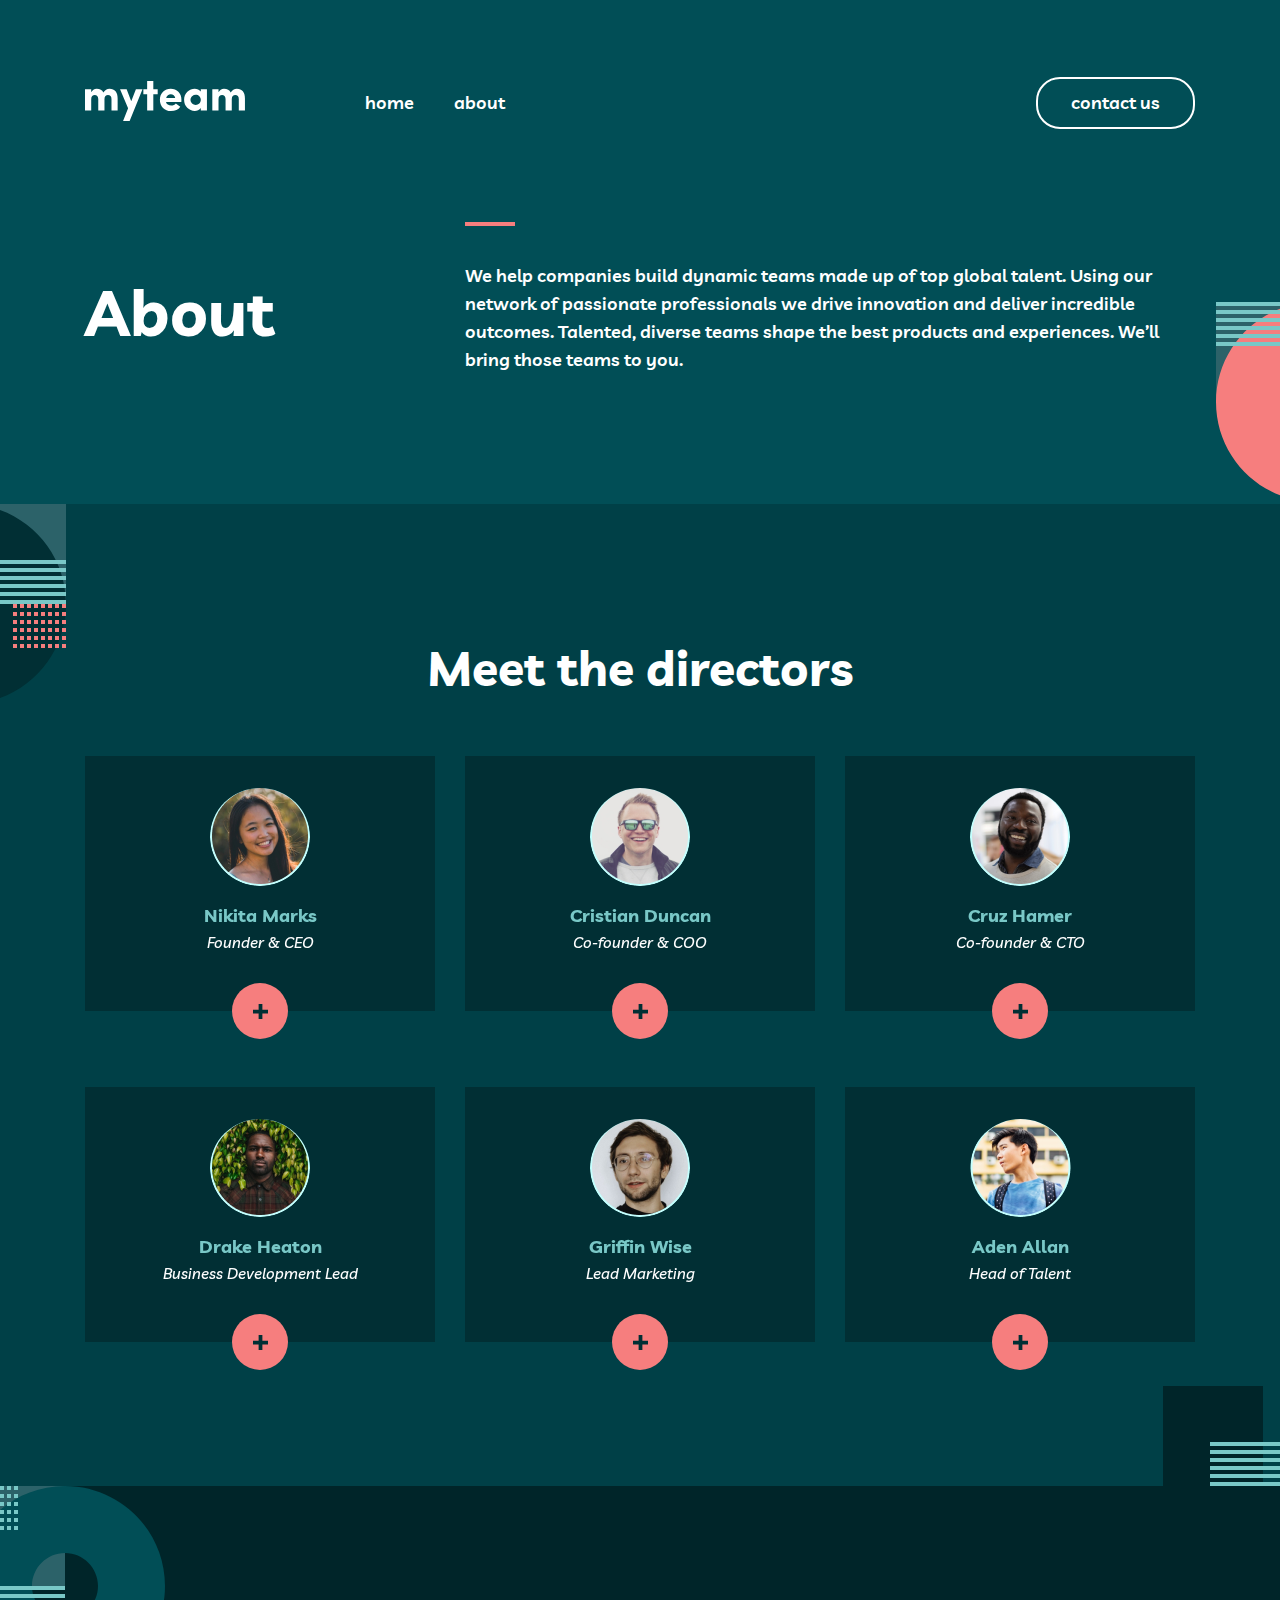
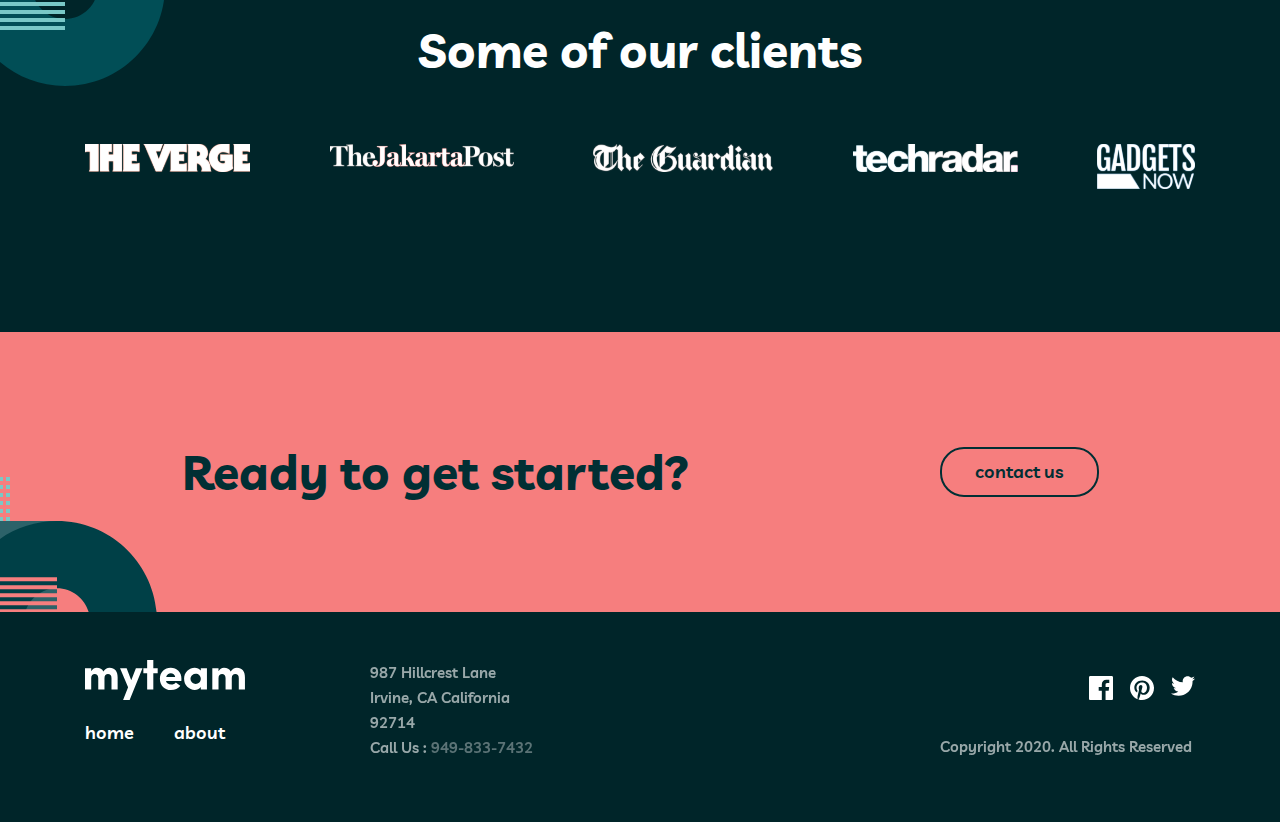
==== commit 53141467: "commit" ====
--- a/about.html
+++ b/about.html
@@ -424,16 +424,6 @@
   </footer>
 
 
-<section>
-<div class="container">
-    <div class="grid__content">
-        <ul class="grid-list">
-
-        </ul>
-    </div>
-</div>
-</section>
-
     <script src="js/main.js"></script>
 </body>
 </html>
--- a/css/styles.css
+++ b/css/styles.css
@@ -26,16 +26,20 @@
 img {
   max-width: 100%;
   height: auto;
+
 }
 
 .soc-links svg {
   max-width: 100%;
   height: auto;
   fill: white;
+  transition: transform 0.3s ease,
 }
 
 .soc-links svg:hover {
     fill: var(--color-primary-light-coral);
+    transition: transform 0.3s ease,
+    
 }
 
 
@@ -127,7 +131,7 @@
   border-radius: 24px;
   padding: 10px 33px;
   margin-left: auto;
-
+ 
 }
 
 
@@ -652,6 +656,9 @@
 
 .directors {
   background-color:var(--color-secondary-deep-jungle-green);
+  background-image: url(../imgs/directors-top.svg);
+  background-repeat: no-repeat;
+  background-position: calc(50% - 674px ) 0;
 
 }
 
@@ -676,22 +683,23 @@
   padding: 0;
   display: flex;
   align-items: center;
-   flex-wrap: wrap;
+  flex-wrap: wrap;
   list-style: none;
-  padding-bottom: 28px;
   position: relative;
-  z-index: 1;
   padding-bottom: 68px;
 }
+
+
+/* Has scrollbar  cannot not find why*/
 .directors__list::before {
   content: "";
   background-image: url(../imgs/success-top.svg);
+  background-repeat: no-repeat;
   width: 147px;
   height: 100px;
   position: absolute;
-  z-index: 1;
   bottom: 0;
-  right: -158px;
+  right: -115px;
 }
 
 .directors__item {
@@ -784,7 +792,7 @@
 
 .card__back-links {
   color: var(--color-primary-white);
-  transition: color 0.3s ease;
+
 }
 
 .card__back-links:hover {
